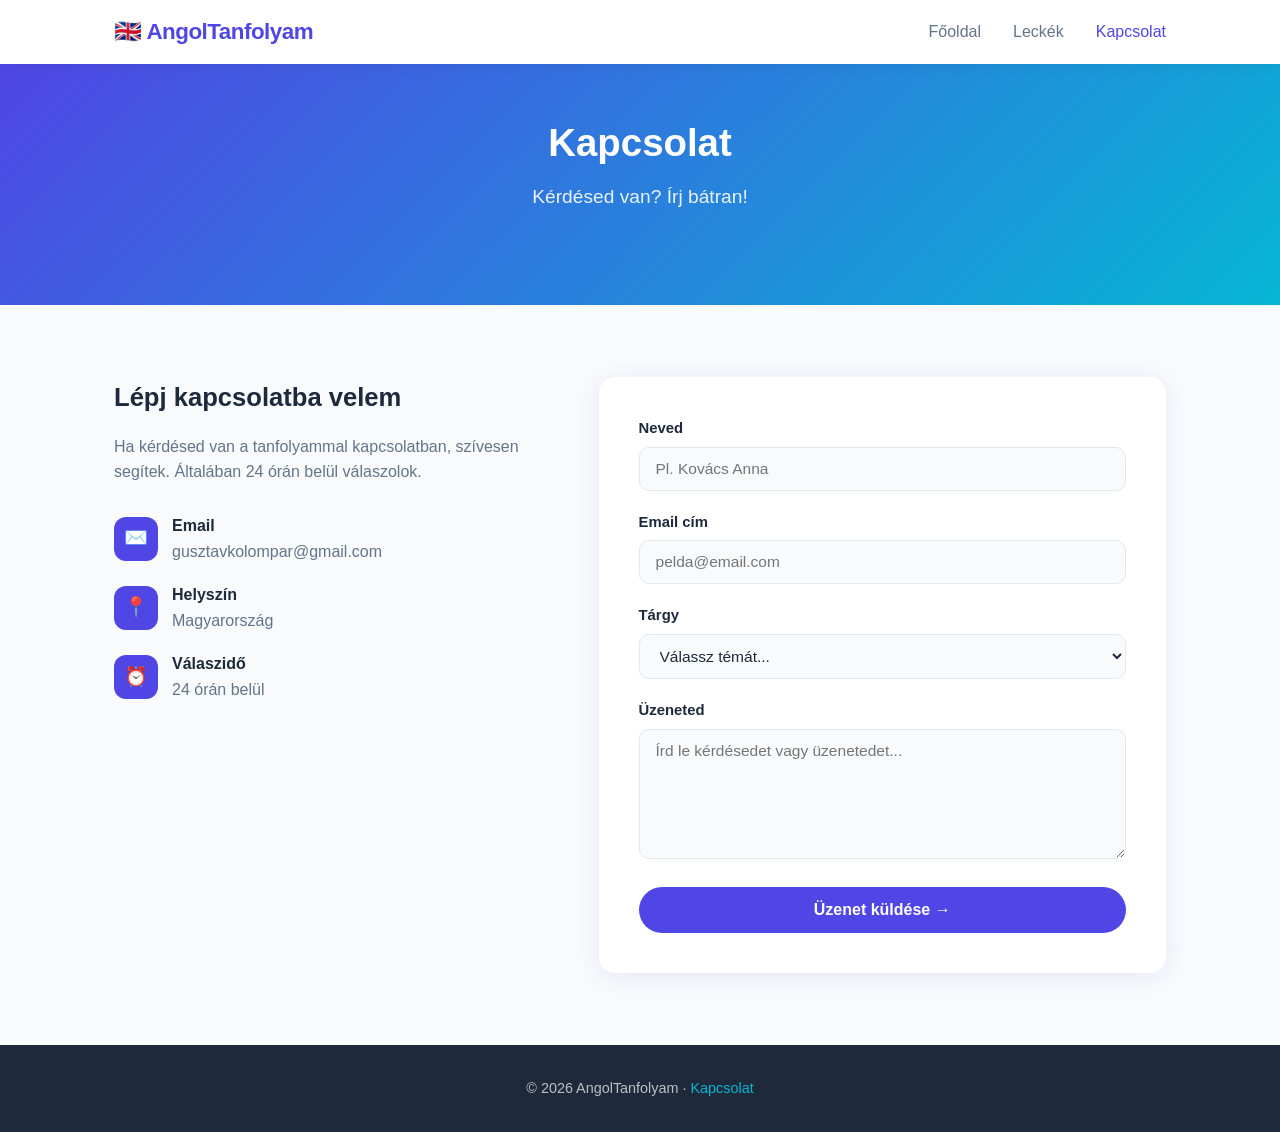
==== contact.html @ bcfef8dc "Angol tanfolyam alapjai Claude segítségével" ====
<!DOCTYPE html>
<html lang="hu">
<head>
  <meta charset="UTF-8" />
  <meta name="viewport" content="width=device-width, initial-scale=1.0" />
  <title>Kapcsolat – AngolTanfolyam</title>
  <link rel="stylesheet" href="style.css" />
</head>
<body>

  <!-- NAVBAR -->
  <nav>
    <div class="nav-inner">
      <a href="index.html" class="logo">🇬🇧 AngolTanfolyam</a>
      <div class="nav-links" id="navLinks">
        <a href="index.html">Főoldal</a>
        <a href="lessons.html">Leckék</a>
        <a href="contact.html" class="active">Kapcsolat</a>
      </div>
      <button class="hamburger" id="hamburger" aria-label="Menü">
        <span></span><span></span><span></span>
      </button>
    </div>
  </nav>

  <!-- HERO -->
  <section class="hero" style="padding: 56px 24px;">
    <h1 style="font-size: clamp(1.6rem, 4vw, 2.4rem);">Kapcsolat</h1>
    <p>Kérdésed van? Írj bátran!</p>
  </section>

  <!-- CONTACT -->
  <div class="section">
    <div class="contact-grid">

      <!-- INFO -->
      <div class="contact-info">
        <h2>Lépj kapcsolatba velem</h2>
        <p>Ha kérdésed van a tanfolyammal kapcsolatban, szívesen segítek. Általában 24 órán belül válaszolok.</p>

        <div class="contact-item">
          <div class="contact-item-icon">✉️</div>
          <div>
            <strong>Email</strong><br>
            <span style="color:var(--text-light)">gusztavkolompar@gmail.com</span>
          </div>
        </div>

        <div class="contact-item">
          <div class="contact-item-icon">📍</div>
          <div>
            <strong>Helyszín</strong><br>
            <span style="color:var(--text-light)">Magyarország</span>
          </div>
        </div>

        <div class="contact-item">
          <div class="contact-item-icon">⏰</div>
          <div>
            <strong>Válaszidő</strong><br>
            <span style="color:var(--text-light)">24 órán belül</span>
          </div>
        </div>
      </div>

      <!-- FORM -->
      <form id="contactForm">
        <div class="form-group">
          <label for="name">Neved</label>
          <input type="text" id="name" placeholder="Pl. Kovács Anna" required />
        </div>
        <div class="form-group">
          <label for="email">Email cím</label>
          <input type="email" id="email" placeholder="pelda@email.com" required />
        </div>
        <div class="form-group">
          <label for="subject">Tárgy</label>
          <select id="subject">
            <option value="">Válassz témát...</option>
            <option>Kérdés a leckékről</option>
            <option>Technikai probléma</option>
            <option>Együttműködés</option>
            <option>Egyéb</option>
          </select>
        </div>
        <div class="form-group">
          <label for="message">Üzeneted</label>
          <textarea id="message" placeholder="Írd le kérdésedet vagy üzenetedet..." required></textarea>
        </div>
        <button type="submit" class="btn btn-primary" style="width:100%;">Üzenet küldése →</button>
        <div class="form-success" id="formSuccess">
          ✅ Köszönöm! Hamarosan válaszolok.
        </div>
      </form>

    </div>
  </div>

  <!-- FOOTER -->
  <footer>
    <p>© 2026 AngolTanfolyam · <a href="contact.html">Kapcsolat</a></p>
  </footer>

  <script>
    const hamburger = document.getElementById('hamburger');
    const navLinks = document.getElementById('navLinks');
    hamburger.addEventListener('click', () => navLinks.classList.toggle('open'));

    document.getElementById('contactForm').addEventListener('submit', function(e) {
      e.preventDefault();
      const success = document.getElementById('formSuccess');
      success.style.display = 'block';
      this.querySelectorAll('input, textarea, select, button').forEach(el => el.disabled = true);
    });
  </script>
</body>
</html>
---- style.css ----
/* ===== RESET & BASE ===== */
*, *::before, *::after { box-sizing: border-box; margin: 0; padding: 0; }

:root {
  --primary: #4F46E5;
  --primary-dark: #3730A3;
  --accent: #06B6D4;
  --text: #1E293B;
  --text-light: #64748B;
  --bg: #F8FAFC;
  --white: #FFFFFF;
  --card-shadow: 0 4px 24px rgba(79,70,229,0.10);
  --radius: 16px;
}

body {
  font-family: 'Segoe UI', Arial, sans-serif;
  background: var(--bg);
  color: var(--text);
  line-height: 1.6;
}

a { text-decoration: none; color: inherit; }

/* ===== NAVBAR ===== */
nav {
  background: var(--white);
  box-shadow: 0 2px 12px rgba(0,0,0,0.06);
  position: sticky;
  top: 0;
  z-index: 100;
}

.nav-inner {
  max-width: 1100px;
  margin: 0 auto;
  padding: 0 24px;
  height: 64px;
  display: flex;
  align-items: center;
  justify-content: space-between;
}

.logo {
  font-size: 1.4rem;
  font-weight: 700;
  color: var(--primary);
  letter-spacing: -0.5px;
}

.nav-links { display: flex; gap: 32px; }

.nav-links a {
  font-weight: 500;
  color: var(--text-light);
  transition: color 0.2s;
}

.nav-links a:hover, .nav-links a.active { color: var(--primary); }

.hamburger {
  display: none;
  flex-direction: column;
  gap: 5px;
  cursor: pointer;
  background: none;
  border: none;
  padding: 4px;
}

.hamburger span {
  display: block;
  width: 24px;
  height: 2px;
  background: var(--text);
  border-radius: 2px;
  transition: 0.3s;
}

/* ===== HERO ===== */
.hero {
  background: linear-gradient(135deg, var(--primary) 0%, var(--accent) 100%);
  color: var(--white);
  padding: 80px 24px;
  text-align: center;
}

.hero h1 {
  font-size: clamp(2rem, 5vw, 3.2rem);
  font-weight: 800;
  margin-bottom: 16px;
  line-height: 1.2;
}

.hero p {
  font-size: 1.2rem;
  opacity: 0.9;
  max-width: 560px;
  margin: 0 auto 36px;
}

.btn {
  display: inline-block;
  padding: 14px 36px;
  border-radius: 50px;
  font-weight: 700;
  font-size: 1rem;
  cursor: pointer;
  transition: transform 0.2s, box-shadow 0.2s;
  border: none;
}

.btn:hover { transform: translateY(-2px); box-shadow: 0 8px 24px rgba(0,0,0,0.18); }

.btn-white { background: var(--white); color: var(--primary); }
.btn-primary { background: var(--primary); color: var(--white); }

/* ===== SECTIONS ===== */
.section {
  max-width: 1100px;
  margin: 0 auto;
  padding: 72px 24px;
}

.section-title {
  font-size: 2rem;
  font-weight: 700;
  text-align: center;
  margin-bottom: 8px;
}

.section-sub {
  text-align: center;
  color: var(--text-light);
  margin-bottom: 48px;
  font-size: 1.05rem;
}

/* ===== CARDS ===== */
.cards {
  display: grid;
  grid-template-columns: repeat(auto-fit, minmax(260px, 1fr));
  gap: 28px;
}

.card {
  background: var(--white);
  border-radius: var(--radius);
  box-shadow: var(--card-shadow);
  padding: 36px 28px;
  transition: transform 0.2s, box-shadow 0.2s;
}

.card:hover {
  transform: translateY(-4px);
  box-shadow: 0 8px 32px rgba(79,70,229,0.16);
}

.card-icon {
  font-size: 2.4rem;
  margin-bottom: 16px;
}

.card h3 {
  font-size: 1.2rem;
  font-weight: 700;
  margin-bottom: 10px;
  color: var(--primary);
}

.card p { color: var(--text-light); font-size: 0.97rem; }

/* ===== LESSON CARD ===== */
.lesson-card {
  background: var(--white);
  border-radius: var(--radius);
  box-shadow: var(--card-shadow);
  overflow: hidden;
  transition: transform 0.2s, box-shadow 0.2s;
}

.lesson-card:hover {
  transform: translateY(-4px);
  box-shadow: 0 8px 32px rgba(79,70,229,0.16);
}

.lesson-card-top {
  padding: 28px;
  background: linear-gradient(135deg, var(--primary), var(--accent));
  color: var(--white);
}

.lesson-badge {
  display: inline-block;
  background: rgba(255,255,255,0.25);
  border-radius: 20px;
  padding: 4px 14px;
  font-size: 0.8rem;
  font-weight: 600;
  margin-bottom: 12px;
}

.lesson-card-top h3 { font-size: 1.2rem; font-weight: 700; }

.lesson-card-body { padding: 24px 28px; }

.lesson-card-body p { color: var(--text-light); margin-bottom: 20px; font-size: 0.95rem; }

.lesson-meta {
  display: flex;
  gap: 16px;
  font-size: 0.85rem;
  color: var(--text-light);
  margin-bottom: 20px;
}

.lesson-meta span::before { margin-right: 4px; }

/* ===== CONTACT FORM ===== */
.contact-grid {
  display: grid;
  grid-template-columns: 1fr 1.3fr;
  gap: 48px;
  align-items: start;
}

.contact-info h2 { font-size: 1.6rem; font-weight: 700; margin-bottom: 16px; }
.contact-info p { color: var(--text-light); margin-bottom: 28px; }

.contact-item {
  display: flex;
  align-items: center;
  gap: 14px;
  margin-bottom: 18px;
  font-weight: 500;
}

.contact-item-icon {
  width: 44px;
  height: 44px;
  background: var(--primary);
  color: var(--white);
  border-radius: 12px;
  display: flex;
  align-items: center;
  justify-content: center;
  font-size: 1.2rem;
  flex-shrink: 0;
}

form {
  background: var(--white);
  border-radius: var(--radius);
  box-shadow: var(--card-shadow);
  padding: 40px;
}

.form-group { margin-bottom: 20px; }

label {
  display: block;
  font-weight: 600;
  margin-bottom: 6px;
  font-size: 0.93rem;
}

input, textarea, select {
  width: 100%;
  padding: 12px 16px;
  border: 1.5px solid #E2E8F0;
  border-radius: 10px;
  font-size: 0.97rem;
  font-family: inherit;
  background: var(--bg);
  color: var(--text);
  transition: border-color 0.2s;
}

input:focus, textarea:focus, select:focus {
  outline: none;
  border-color: var(--primary);
}

textarea { resize: vertical; min-height: 130px; }

.form-success {
  display: none;
  background: #D1FAE5;
  color: #065F46;
  border-radius: 10px;
  padding: 16px;
  text-align: center;
  font-weight: 600;
  margin-top: 16px;
}

/* ===== STATS ===== */
.stats {
  background: var(--primary);
  color: var(--white);
  padding: 56px 24px;
}

.stats-inner {
  max-width: 1100px;
  margin: 0 auto;
  display: grid;
  grid-template-columns: repeat(auto-fit, minmax(180px, 1fr));
  gap: 32px;
  text-align: center;
}

.stat-number { font-size: 2.8rem; font-weight: 800; }
.stat-label { opacity: 0.85; font-size: 0.97rem; margin-top: 4px; }

/* ===== FOOTER ===== */
footer {
  background: var(--text);
  color: rgba(255,255,255,0.7);
  text-align: center;
  padding: 32px 24px;
  font-size: 0.9rem;
}

footer a { color: var(--accent); }

/* ===== MOBILE ===== */
@media (max-width: 768px) {
  .nav-links {
    display: none;
    position: absolute;
    top: 64px;
    left: 0;
    right: 0;
    background: var(--white);
    flex-direction: column;
    padding: 16px 24px 24px;
    box-shadow: 0 8px 24px rgba(0,0,0,0.08);
    gap: 0;
  }

  .nav-links.open { display: flex; }
  .nav-links a { padding: 12px 0; border-bottom: 1px solid #F1F5F9; }
  .hamburger { display: flex; }

  .contact-grid { grid-template-columns: 1fr; }
  form { padding: 28px 20px; }
}
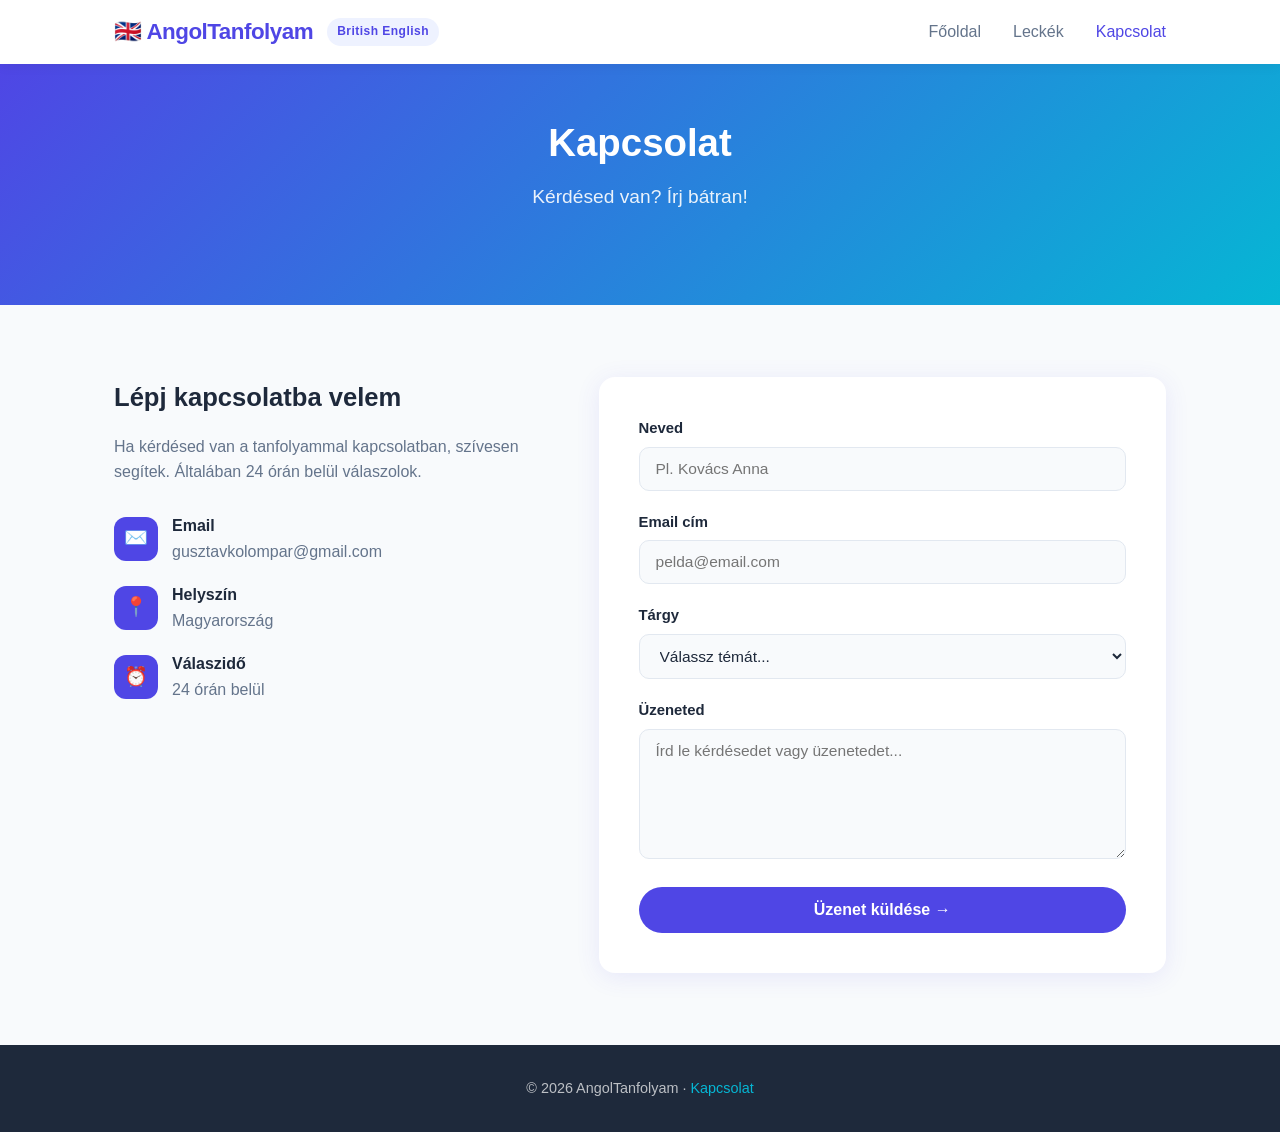
==== commit e8be37be: "British English badge hozzaadva minden oldalra" ====
--- a/contact.html
+++ b/contact.html
@@ -11,7 +11,10 @@
   <!-- NAVBAR -->
   <nav>
     <div class="nav-inner">
-      <a href="index.html" class="logo">🇬🇧 AngolTanfolyam</a>
+      <div style="display:flex;align-items:center;gap:14px;">
+        <a href="index.html" class="logo">🇬🇧 AngolTanfolyam</a>
+        <span style="background:#EEF2FF;color:var(--primary);font-size:0.75rem;font-weight:700;padding:4px 10px;border-radius:20px;letter-spacing:0.04em;">British English</span>
+      </div>
       <div class="nav-links" id="navLinks">
         <a href="index.html">Főoldal</a>
         <a href="lessons.html">Leckék</a>
